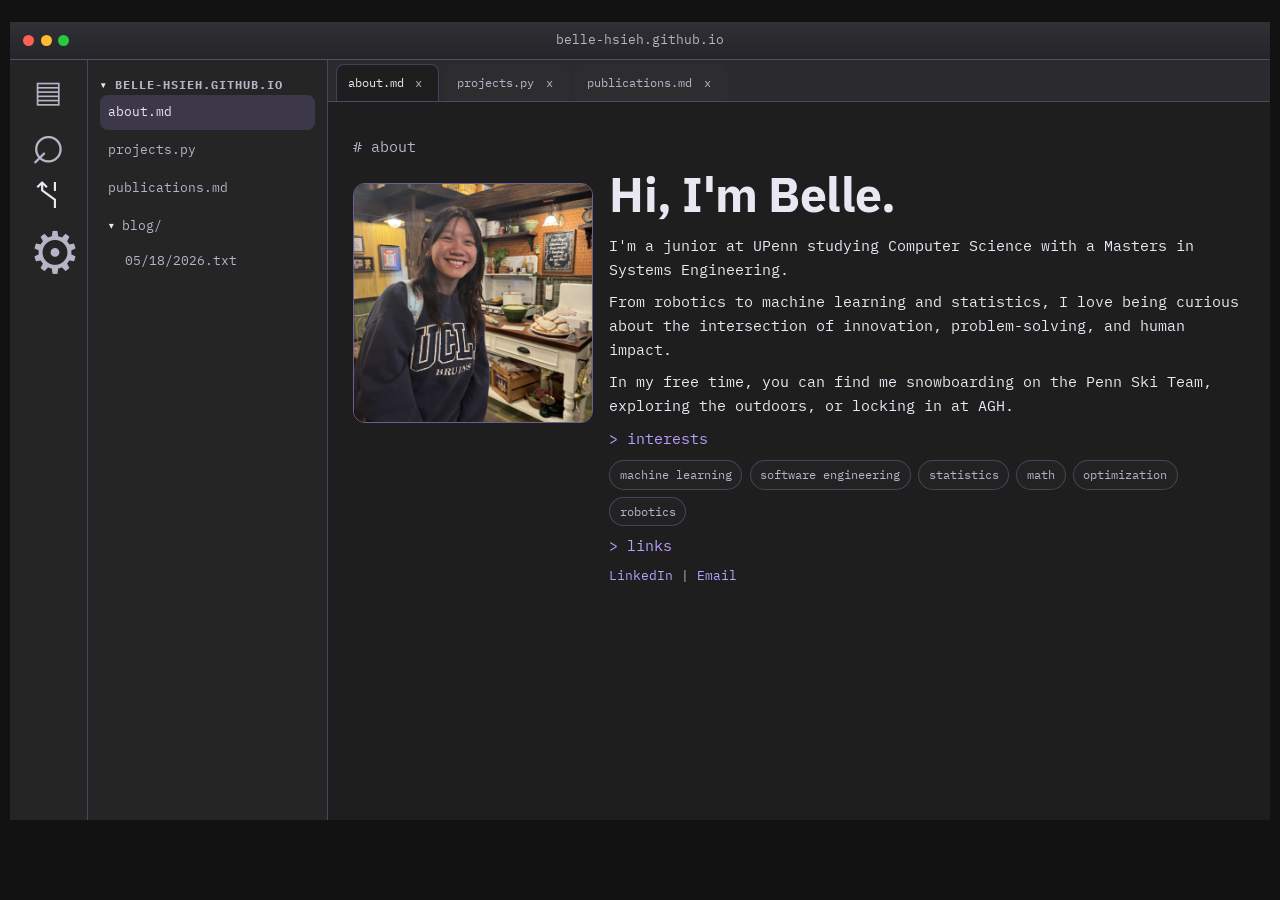
==== index.html @ 5abb4560 "basic site architecture" ====
<!DOCTYPE html>
<html lang="en">
  <head>
    <meta charset="UTF-8" />
    <meta name="viewport" content="width=device-width, initial-scale=1.0" />
    <title>Belle Hsieh | About</title>
    <meta
      name="description"
      content="Belle Hsieh - About"
    />
    <link rel="preconnect" href="https://fonts.googleapis.com" />
    <link rel="preconnect" href="https://fonts.gstatic.com" crossorigin />
    <link
      href="https://fonts.googleapis.com/css2?family=IBM+Plex+Mono:wght@400;500;600&family=IBM+Plex+Sans:wght@500;600;700&display=swap"
      rel="stylesheet"
    />
    <link rel="stylesheet" href="styles.css" />
  </head>
  <body>
    <main class="ide-window">
      <header class="titlebar" aria-label="Window title bar">
        <span class="traffic" aria-hidden="true">
          <span class="dot close"></span>
          <span class="dot minimize"></span>
          <span class="dot maximize"></span>
        </span>
        <p>belle-hsieh.github.io</p>
      </header>

      <div class="workspace">
        <aside class="left-rail" aria-label="Workspace tools">
          <button class="rail-item" type="button" aria-label="Page">
            <span class="rail-icon" aria-hidden="true">▤</span>
          </button>
          <button class="rail-item" type="button" aria-label="Search">
            <span class="rail-icon" aria-hidden="true">⌕</span>
          </button>
          <button class="rail-item active" type="button" aria-label="Git branch">
            <span class="rail-icon" aria-hidden="true">⎇</span>
          </button>
          <button class="rail-item" type="button" aria-label="Settings">
            <span class="rail-icon" aria-hidden="true">⚙</span>
          </button>
        </aside>

        <aside class="sidebar" aria-label="File explorer">
          <p class="sidebar-heading">belle-hsieh.github.io</p>
          <nav class="file-tree" aria-label="Files">
            <a href="index.html" aria-current="page">about.md</a>
            <a href="projects.html">projects.py</a>
            <a href="publications.html">publications.md</a>
            <details class="file-folder" open>
              <summary>blog/</summary>
              <a class="file-child" href="blog/05/18/2026.txt">05/18/2026.txt</a>
            </details>
          </nav>
        </aside>

        <section class="editor" aria-label="Editor panel">
          <nav class="tabs" aria-label="Open tabs">
            <div class="tab active" aria-current="page">
              <a href="index.html">about.md</a>
              <button class="tab-close" type="button" aria-label="Close about tab">x</button>
            </div>
            <div class="tab">
              <a href="projects.html">projects.py</a>
              <button class="tab-close" type="button" aria-label="Close projects tab">x</button>
            </div>
            <div class="tab">
              <a href="publications.html">publications.md</a>
              <button class="tab-close" type="button" aria-label="Close publications tab">x</button>
            </div>
          </nav>

          <div class="editor-empty" aria-hidden="true"></div>

          <article class="editor-content">
            <p class="line comment"># about</p>
            <section class="about-split">
              <figure class="profile-image">
                <img src="Belle_Hsieh.jpg" alt="Portrait of Belle Hsieh" />
              </figure>
              <div class="about-copy">
                <h1>Hi, I'm Belle.</h1>
                <p class="line">
                  I'm a junior at UPenn studying Computer Science with a Masters in Systems
                  Engineering.
                </p>
                <p class="line">
                  From robotics to machine learning and statistics, I love being 
                  curious about the intersection of innovation, problem-solving, and human impact.
                </p>
                <p class="line">
                  In my free time, you can find me snowboarding on the Penn Ski Team, exploring 
                  the outdoors, or locking in at AGH.
                </p>
                <p class="line prompt">&gt; interests</p>
                <div class="chips" aria-label="Interests">
                  <span>machine learning</span>
                  <span>software engineering</span>
                  <span>statistics</span>
                  <span>math</span>
                  <span>optimization</span>
                  <span>robotics</span>
                </div>
                <p class="line prompt">&gt; links</p>
                <div class="links" aria-label="Links">
                  <a href="https://www.linkedin.com/in/belle-hsieh/">LinkedIn</a>
                  <span class="link-sep">|</span>
                  <a href="mailto:bhsieh@seas.upenn.edu">Email</a>
                </div>
              </div>
            </section>
          </article>
        </section>
      </div>
    </main>
    <script src="script.js"></script>
  </body>
</html>
---- styles.css ----
/* Theme tokens */
:root {
  color-scheme: dark;
  --bg-0: #141418;
  --bg-1: #1b1b20;
  --bg-2: #22222a;
  --surface-0: #1e1e1e;
  --surface-1: #252526;
  --surface-2: #2d2d30;
  --line: rgba(186, 160, 255, 0.26);
  --line-strong: rgba(186, 160, 255, 0.5);
  --text: #e8e8f2;
  --muted: #b5b5c8;
  --accent: #baa0ff;
  --active: #8f79d9;
  --shadow: 0 22px 40px rgba(0, 0, 0, 0.35);
}

/* Base reset */
* {
  box-sizing: border-box;
}

html,
/* Page shell */
body {
  margin: 0;
  min-height: 100%;
}

body {
    gap: 0.65rem;
    padding: 0.75rem 0.45rem;
    radial-gradient(circle at 90% 100%, rgba(143, 121, 217, 0.1), transparent 40%),
    linear-gradient(180deg, var(--bg-1) 0%, var(--bg-0) 100%);
  color: var(--text);
  font-family: "IBM Plex Mono", "SFMono-Regular", Menlo, monospace;
  line-height: 1.6;
  padding: 1.35rem 0.6rem 1.75rem;
}

a {
  color: var(--text);
  text-decoration: none;
}

a:visited,
a:active {
  color: var(--text);
}

a:hover,
a:focus-visible {
  color: var(--text);
  outline: none;
}

/* Window chrome */
.titlebar {
  height: 38px;
  display: flex;
  align-items: center;
  justify-content: center;
  position: relative;
  border-bottom: 1px solid var(--line);
  background: linear-gradient(180deg, #303035 0%, #252529 100%);
}

.titlebar p {
  margin: 0;
  font-size: 0.8rem;
  color: var(--muted);
}

.traffic {
  position: absolute;
  left: 0.85rem;
  display: flex;
  gap: 0.4rem;
}

.dot {
  width: 11px;
  height: 11px;
  border-radius: 50%;
}

.close {
  background: #ff5f57;
}

.minimize {
  background: #febb2f;
}

.maximize {
  background: #28c840;
}

/* IDE layout columns */
.workspace {
  min-height: min(760px, calc(100vh - 3rem));
  display: grid;
  grid-template-columns: 78px 240px minmax(0, 1fr);
}

/* Left icon rail */
.left-rail {
  background: #252526;
  border-right: 1px solid var(--line);
  display: flex;
  flex-direction: column;
  justify-content: flex-start;
  gap: 0.6rem;
  padding: 0.75rem;
  align-items: center;
}

.rail-item {
  border: 1px solid transparent;
  background: transparent;
  color: var(--muted);
  border-radius: 8px;
  width: 2.5rem;
  height: 2.5rem;
  padding: 0;
  display: grid;
  place-items: center;
  cursor: default;
}

.rail-item.active {
  border: 0;
  background: transparent;
  color: var(--text);
}

.rail-icon {
  display: inline-block;
  font-size: 1.6rem;
  line-height: 1;
}

.rail-item[aria-label="Git branch"] .rail-icon {
  transform: rotate(270deg);
}

.rail-item[aria-label="Git branch"] {
  margin-top: 0.75rem;
}


.rail-item[aria-label="Page"] .rail-icon {
  font-size: 1.9rem;
}

.rail-item[aria-label="Search"] .rail-icon {
  font-size: 3.6rem;
}

.rail-item[aria-label="Search"] {
  margin-top: -0.5rem;
}


.rail-item[aria-label="Settings"] .rail-icon {
  font-size: 3.6rem;
}


/* File explorer */
.sidebar {
  background: var(--surface-1);
  border-right: 1px solid var(--line);
  padding: 0.95rem 0.75rem;
}

.sidebar-heading {
  margin: 0;
  color: var(--muted);
  font-size: 0.78rem;
  font-weight: 700;
  letter-spacing: 0.08em;
  text-transform: uppercase;
  display: flex;
  align-items: center;
  gap: 0.45rem;
}

.sidebar-heading::before {
  content: "▾";
  color: var(--text);
}

.file-tree {
  display: grid;
  gap: 0.2rem;
}

.file-tree a {
  padding: 0.45rem 0.55rem;
  border-radius: 8px;
  color: var(--muted);
  font-size: 0.8rem;
}

.file-tree .file-folder {
  color: var(--muted);
  font-size: 0.8rem;
}

.file-tree .file-folder summary {
  list-style: none;
  cursor: pointer;
  padding: 0.45rem 0.55rem;
  border-radius: 8px;
}

.file-tree .file-folder summary::-webkit-details-marker {
  display: none;
}

.file-tree .file-folder summary::before {
  content: "▸";
  display: inline-block;
  margin-right: 0.35rem;
  color: var(--text);
  transition: transform 0.15s ease;
}

.file-tree .file-folder[open] summary::before {
  transform: rotate(90deg);
}

.file-tree .file-child {
  display: block;
  padding: 0.45rem 0.55rem 0.45rem 1.6rem;
  border-radius: 8px;
  color: var(--muted);
  font-size: 0.8rem;
}

.file-tree a:hover,
.file-tree a:focus-visible,
.file-tree a[aria-current="page"] {
  background: rgba(187, 155, 255, 0.16);
  color: var(--text);
}

/* Editor panel */
.editor {
  background: var(--surface-0);
  display: flex;
  flex-direction: column;
}

.editor-empty {
  display: none;
  flex: 1;
  align-items: center;
  justify-content: center;
  text-align: center;
  padding: 2rem;
  color: var(--muted);
  background: radial-gradient(circle at 50% 35%, rgba(255, 255, 255, 0.04), transparent 55%);
}

.editor.is-empty .editor-empty {
  display: flex;
}

.editor.is-empty .editor-content {
  display: none;
}

.editor-empty pre {
  margin: 0;
  font-family: "IBM Plex Mono", "SFMono-Regular", Menlo, monospace;
  font-size: clamp(0.5rem, 0.8vw, 0.75rem);
  line-height: 1.1;
  white-space: pre;
  max-width: 100%;
}

/* Editor tabs */
.tabs {
  display: flex;
  gap: 0.35rem;
  border-bottom: 1px solid var(--line);
  background: #2a2a2f;
  padding: 0.3rem 0.5rem 0;
  overflow-x: auto;
}

.tab {
  display: inline-flex;
  align-items: center;
  gap: 0.45rem;
  padding: 0.48rem 0.7rem;
  background: #2d2d30;
  border: 1px solid transparent;
  border-bottom: 0;
  border-radius: 8px 8px 0 0;
  color: var(--muted);
  font-size: 0.78rem;
  white-space: nowrap;
}

.tab a {
  color: inherit;
}

.tab.active {
  background: var(--surface-0);
  border-color: var(--line);
  color: var(--text);
}

.tab:hover,
.tab:focus-within {
  background: #343438;
}

.tab-close {
  border: 0;
  background: transparent;
  color: var(--muted);
  font: inherit;
  font-size: 0.74rem;
  width: 1rem;
  height: 1rem;
  line-height: 1;
  cursor: pointer;
  border-radius: 4px;
  padding: 0;
}

.tab-close:hover,
.tab-close:focus-visible {
  color: var(--text);
  outline: none;
}

/* Page content */
.editor-content {
  padding: clamp(1rem, 2.4vw, 1.6rem);
  max-width: 1100px;
  width: 100%;
  margin: 0 auto;
}

.about-split {
  display: grid;
  grid-template-columns: 240px minmax(0, 1fr);
  align-items: start;
  gap: 1rem;
}

.about-copy h1 {
  margin-top: 0;
}

.line {
  margin: 0.5rem 0;
  color: var(--text);
  font-size: 0.94rem;
}

.line.comment,
.line.muted {
  color: var(--muted);
}

.line.prompt {
  color: var(--accent);
}

.text-file {
  margin: 0;
  font-family: "IBM Plex Mono", "SFMono-Regular", Menlo, monospace;
  font-size: 0.94rem;
  line-height: 1.6;
  white-space: pre-wrap;
  color: var(--text);
}

h1,
h2 {
  margin: 0.35rem 0 0.75rem;
  font-family: "IBM Plex Sans", "Helvetica Neue", Arial, sans-serif;
  line-height: 1.14;
  letter-spacing: -0.01em;
}

h1 {
  font-size: clamp(2rem, 5vw, 3rem);
}

h2 {
  font-size: clamp(1.2rem, 3vw, 1.8rem);
}

/* Tag pills */
.chips {
  display: flex;
  flex-wrap: wrap;
  gap: 0.45rem;
  margin-top: 0.6rem;
}

.chips span {
  font-size: 0.76rem;
  padding: 0.25rem 0.6rem;
  border: 1px solid var(--line);
  border-radius: 999px;
  background: rgba(255, 255, 255, 0.02);
  color: var(--muted);
}

.links {
  display: flex;
  flex-wrap: wrap;
  align-items: center;
  gap: 0.5rem;
  margin-top: 0.4rem;
  font-size: 0.8rem;
}

.links a {
  color: var(--accent);
}

.links a:hover,
.links a:focus-visible {
  color: #dac8ff;
}

.links .link-sep {
  color: var(--muted);
}

.profile-image {
  margin: 1rem 0 0;
}

.profile-image img {
  width: min(260px, 100%);
  aspect-ratio: 1 / 1;
  object-fit: cover;
  border-radius: 12px;
  border: 1px solid var(--line-strong);
  display: block;
}

/* Content cards */
.entry-card {
  margin-top: 0.5rem;
  border: 1px solid var(--line);
  background: linear-gradient(180deg, rgba(255, 255, 255, 0.03), rgba(255, 255, 255, 0.01));
  border-radius: 12px;
  padding: 0.9rem;
}

.entry-card a {
  display: inline-block;
  margin-top: 0.35rem;
}

.entry-card a::after {
  content: " ↗";
}

/* Responsive tweaks */
@media (max-width: 900px) {
  .workspace {
    grid-template-columns: 66px 180px minmax(0, 1fr);
    min-height: auto;
  }
}

@media (max-width: 600px) {
  body {
    padding: 1rem 0.45rem 1.35rem;
  }

  .titlebar p {
    font-size: 0.72rem;
  }

  .tab {
    padding: 0.48rem 0.58rem;
    font-size: 0.75rem;
  }

  .workspace {
    grid-template-columns: 58px 152px minmax(0, 1fr);
  }

  .about-split {
    grid-template-columns: 1fr;
  }
}
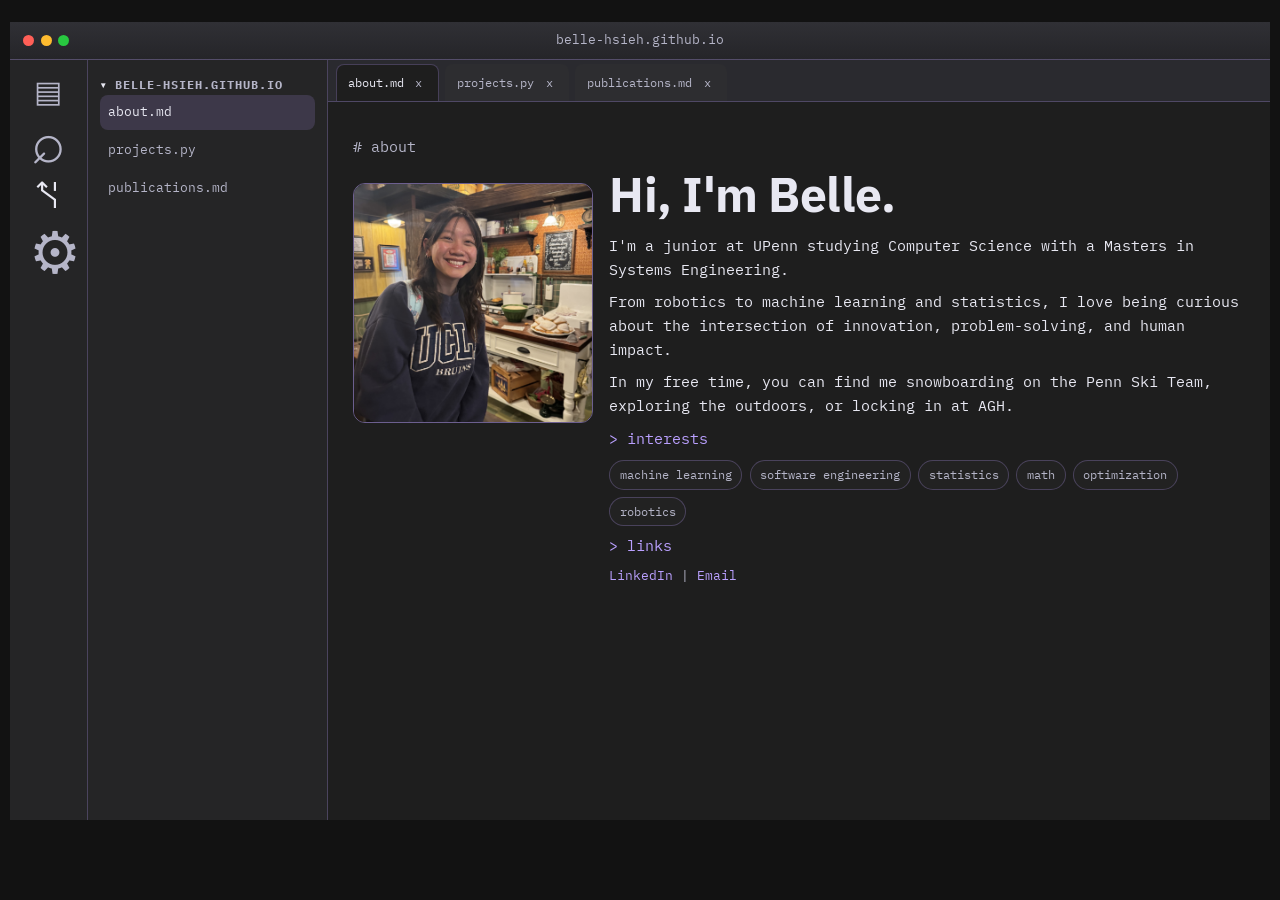
==== commit e0e39896: "removed blog" ====
--- a/index.html
+++ b/index.html
@@ -49,10 +49,6 @@
             <a href="index.html" aria-current="page">about.md</a>
             <a href="projects.html">projects.py</a>
             <a href="publications.html">publications.md</a>
-            <details class="file-folder" open>
-              <summary>blog/</summary>
-              <a class="file-child" href="blog/05/18/2026.txt">05/18/2026.txt</a>
-            </details>
           </nav>
         </aside>
 
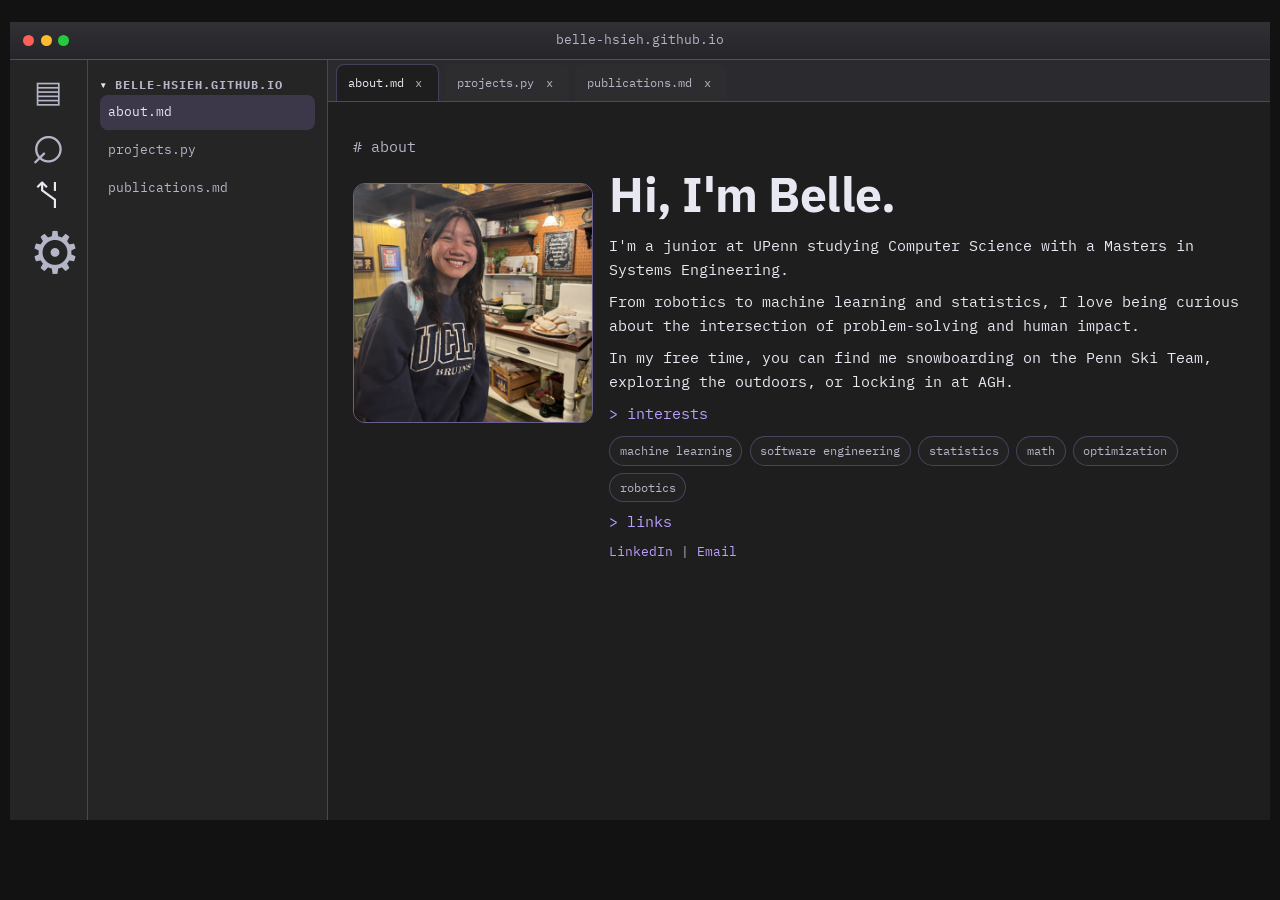
==== commit 385956a0: "chaned ascii art" ====
--- a/index.html
+++ b/index.html
@@ -84,7 +84,7 @@
                 </p>
                 <p class="line">
                   From robotics to machine learning and statistics, I love being 
-                  curious about the intersection of innovation, problem-solving, and human impact.
+                  curious about the intersection of problem-solving and human impact.
                 </p>
                 <p class="line">
                   In my free time, you can find me snowboarding on the Penn Ski Team, exploring 
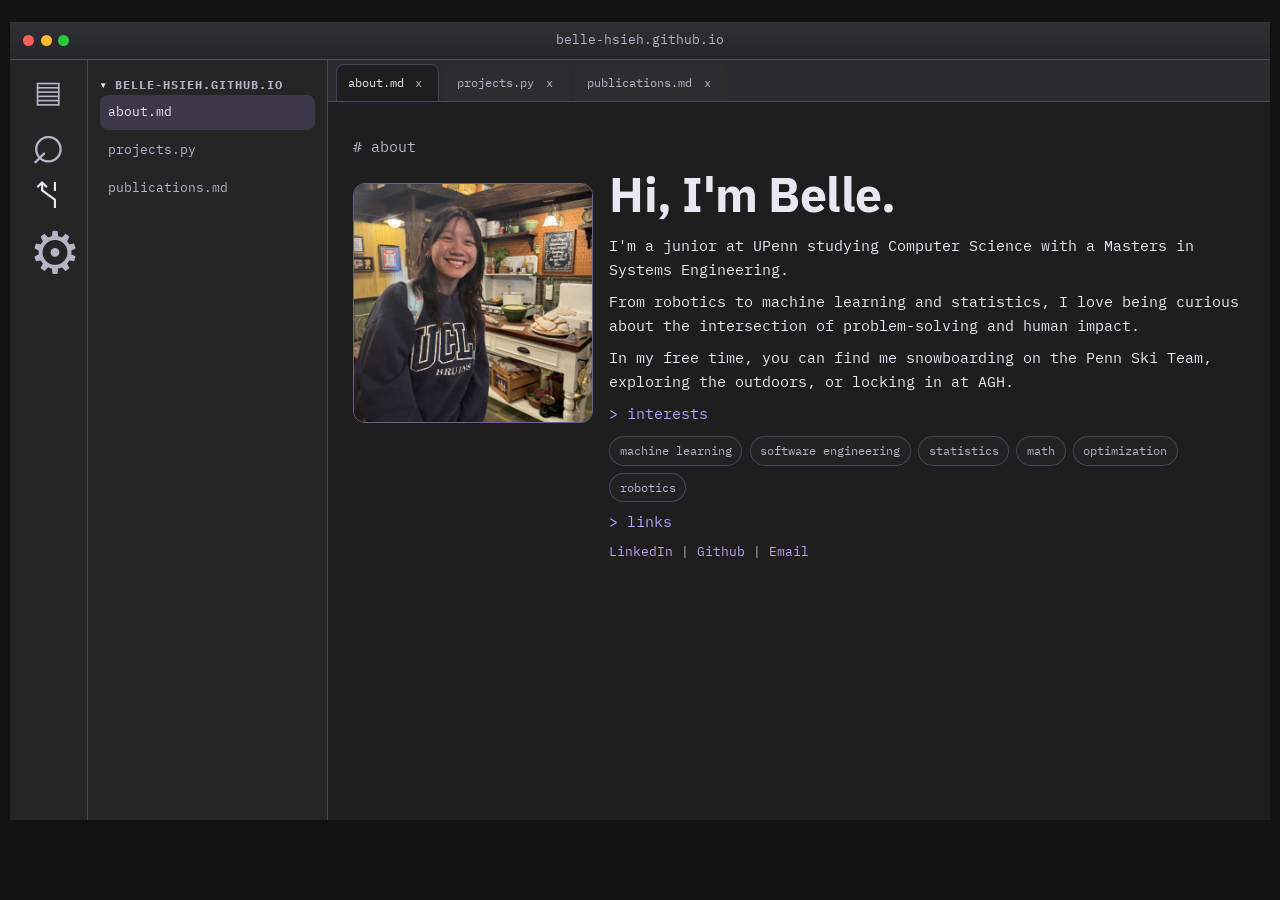
==== commit 076e7c14: "added link" ====
--- a/index.html
+++ b/index.html
@@ -103,6 +103,8 @@
                 <div class="links" aria-label="Links">
                   <a href="https://www.linkedin.com/in/belle-hsieh/">LinkedIn</a>
                   <span class="link-sep">|</span>
+                  <a href="https://github.com/belle-hsieh">Github</a>
+                  <span class="link-sep">|</span>
                   <a href="mailto:bhsieh@seas.upenn.edu">Email</a>
                 </div>
               </div>
